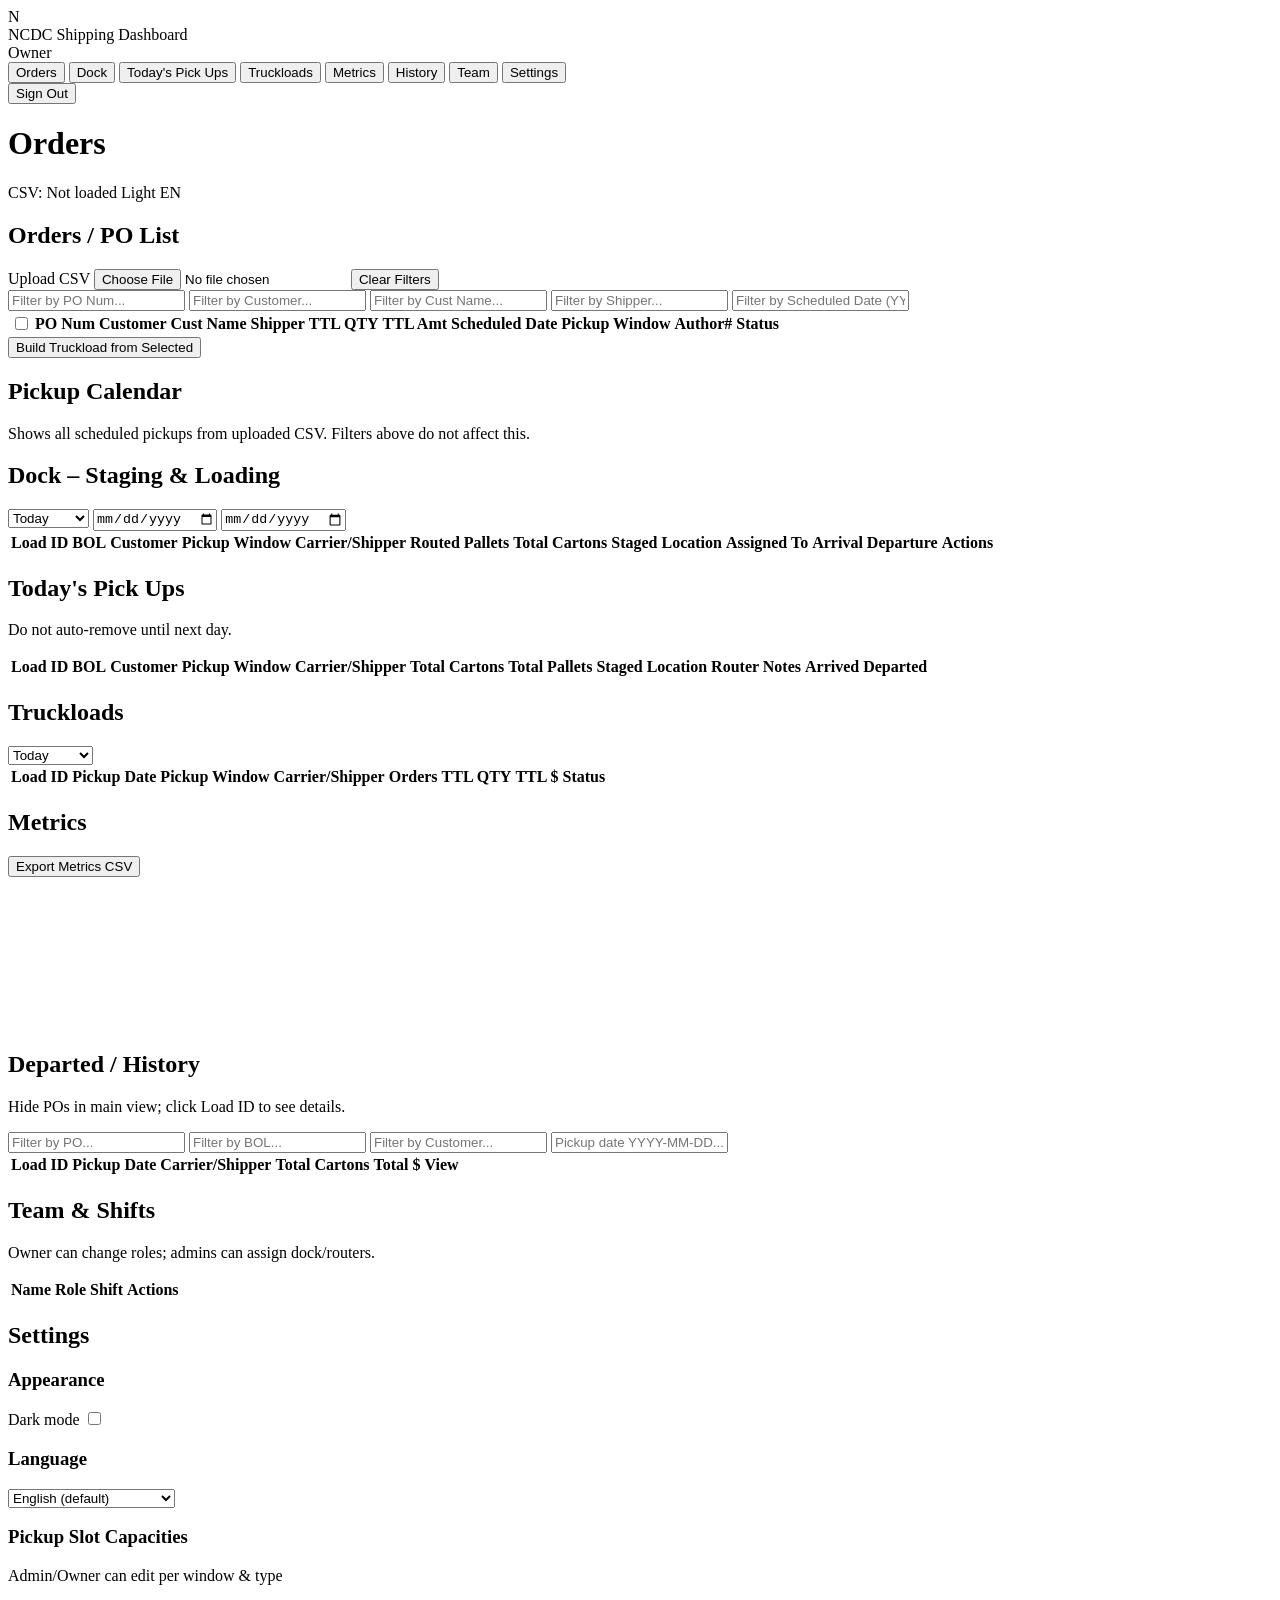
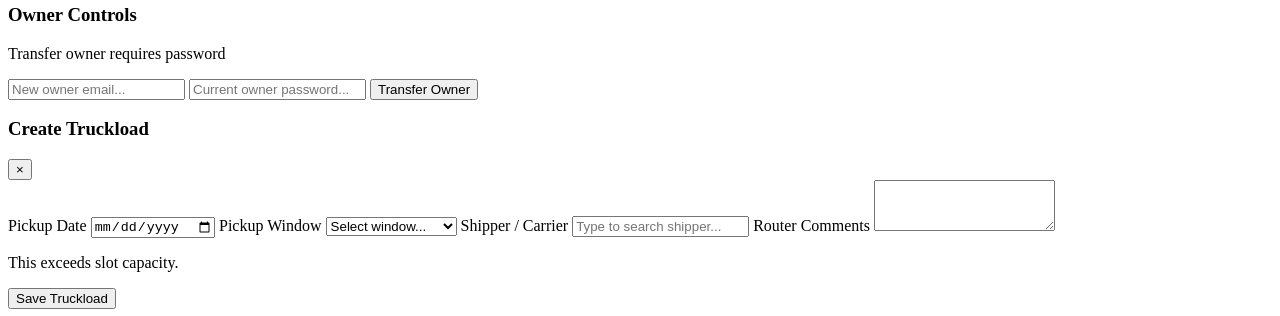
==== dashboard.html @ bad23f54 "Create dashboard.html" ====
<!DOCTYPE html>
<html lang="en" data-theme="light">
<head>
  <meta charset="UTF-8" />
  <title>NCDC Shipping Dashboard</title>
  <meta name="viewport" content="width=device-width, initial-scale=1.0" />
  <link rel="stylesheet" href="style.css" />
</head>
<body class="app-body">
  <div class="app-shell">
    <!-- SIDEBAR -->
    <aside class="sidebar" id="sidebar">
      <div class="sidebar-header">
        <div class="sidebar-logo-circle">N</div>
        <div class="sidebar-title-wrap">
          <div class="sidebar-title">NCDC Shipping Dashboard</div>
          <div class="sidebar-subtitle" id="currentUserRole">Owner</div>
        </div>
      </div>
      <nav class="sidebar-nav">
        <button class="nav-item active" data-tab="ordersTab">Orders</button>
        <button class="nav-item" data-tab="dockTab">Dock</button>
        <button class="nav-item" data-tab="todayTab">Today's Pick Ups</button>
        <button class="nav-item" data-tab="truckloadsTab">Truckloads</button>
        <button class="nav-item" data-tab="metricsTab">Metrics</button>
        <button class="nav-item" data-tab="historyTab">History</button>
        <button class="nav-item" data-tab="teamTab">Team</button>
        <button class="nav-item" data-tab="settingsTab">Settings</button>
      </nav>
      <div class="sidebar-footer">
        <button id="logoutBtn" class="btn-secondary small">Sign Out</button>
      </div>
    </aside>

    <!-- MAIN CONTENT -->
    <main class="main-panel">
      <header class="topbar">
        <h1 id="topbarTitle">Orders</h1>
        <div class="topbar-right">
          <span id="lastCsvStamp" class="topbar-pill">CSV: Not loaded</span>
          <span id="themeIndicator" class="topbar-pill">Light</span>
          <span id="langIndicator" class="topbar-pill">EN</span>
        </div>
      </header>

      <!-- TABS WRAPPER -->
      <section class="tabs-wrapper">
        <!-- ORDERS TAB -->
        <div id="ordersTab" class="tab-panel active">
          <div class="panel-block">
            <div class="panel-header">
              <h2>Orders / PO List</h2>
              <div class="panel-actions">
                <label class="upload-label">
                  Upload CSV
                  <input type="file" id="csvUpload" accept=".csv" />
                </label>
                <button id="clearFiltersBtn" class="btn-secondary small">Clear Filters</button>
              </div>
            </div>

            <!-- Filters -->
            <div class="filter-row">
              <input id="filterPO" class="filter-input" placeholder="Filter by PO Num..." />
              <input id="filterCustomer" class="filter-input" placeholder="Filter by Customer..." />
              <input id="filterCustName" class="filter-input" placeholder="Filter by Cust Name..." />
              <input id="filterShipper" class="filter-input" placeholder="Filter by Shipper..." />
              <input id="filterDate" class="filter-input" placeholder="Filter by Scheduled Date (YYYY-MM-DD)..." />
            </div>

            <!-- ORDERS TABLE (scrollable) -->
            <div class="table-wrap tall">
              <table class="data-table" id="ordersTable">
                <thead>
                  <tr>
                    <th><input type="checkbox" id="selectAllOrders" /></th>
                    <th>PO Num</th>
                    <th>Customer</th>
                    <th>Cust Name</th>
                    <th>Shipper</th>
                    <th>TTL QTY</th>
                    <th>TTL Amt</th>
                    <th>Scheduled Date</th>
                    <th>Pickup Window</th>
                    <th>Author#</th>
                    <th>Status</th>
                  </tr>
                </thead>
                <tbody id="ordersTbody">
                  <!-- rows injected -->
                </tbody>
              </table>
            </div>
            <div class="mt-12">
              <button id="createTruckloadBtn" class="btn-primary small">Build Truckload from Selected</button>
            </div>
          </div>

          <!-- CALENDAR UNDER ORDERS (NOT AFFECTED BY FILTERS) -->
          <div class="panel-block mt-16">
            <div class="panel-header">
              <h2>Pickup Calendar</h2>
              <p class="muted-text">Shows all scheduled pickups from uploaded CSV. Filters above do not affect this.</p>
            </div>
            <div id="calendarContainer" class="calendar-container">
              <!-- calendar injected -->
            </div>
            <div id="calendarSlotSummary" class="slot-summary"></div>
          </div>
        </div>

        <!-- DOCK TAB -->
        <div id="dockTab" class="tab-panel">
          <div class="panel-block">
            <div class="panel-header">
              <h2>Dock – Staging & Loading</h2>
              <div class="panel-actions">
                <select id="dockDateFilter" class="filter-input">
                  <option value="today">Today</option>
                  <option value="tomorrow">Tomorrow</option>
                  <option value="range">Range...</option>
                </select>
                <input type="date" id="dockStart" class="filter-input hidden" />
                <input type="date" id="dockEnd" class="filter-input hidden" />
              </div>
            </div>
            <div class="summary-row" id="dockSummaryRow">
              <!-- real-time totals inserted -->
            </div>
            <div class="table-wrap tall">
              <table class="data-table" id="dockTable">
                <thead>
                  <tr>
                    <th>Load ID</th>
                    <th>BOL</th>
                    <th>Customer</th>
                    <th>Pickup Window</th>
                    <th>Carrier/Shipper</th>
                    <th>Routed Pallets</th>
                    <th>Total Cartons</th>
                    <th>Staged Location</th>
                    <th>Assigned To</th>
                    <th>Arrival</th>
                    <th>Departure</th>
                    <th>Actions</th>
                  </tr>
                </thead>
                <tbody id="dockTbody"></tbody>
              </table>
            </div>
          </div>
        </div>

        <!-- TODAY'S PICKUPS TAB -->
        <div id="todayTab" class="tab-panel">
          <div class="panel-block">
            <div class="panel-header">
              <h2>Today's Pick Ups</h2>
              <p class="muted-text">Do not auto-remove until next day.</p>
            </div>
            <div class="summary-row" id="todaySummaryRow"></div>
            <div class="table-wrap tall">
              <table class="data-table" id="todayTable">
                <thead>
                  <tr>
                    <th>Load ID</th>
                    <th>BOL</th>
                    <th>Customer</th>
                    <th>Pickup Window</th>
                    <th>Carrier/Shipper</th>
                    <th>Total Cartons</th>
                    <th>Total Pallets</th>
                    <th>Staged Location</th>
                    <th>Router Notes</th>
                    <th>Arrived</th>
                    <th>Departed</th>
                  </tr>
                </thead>
                <tbody id="todayTbody"></tbody>
              </table>
            </div>
          </div>
        </div>

        <!-- TRUCKLOADS TAB -->
        <div id="truckloadsTab" class="tab-panel">
          <div class="panel-block">
            <div class="panel-header">
              <h2>Truckloads</h2>
              <div class="panel-actions">
                <select id="truckloadsDateFilter" class="filter-input">
                  <option value="today">Today</option>
                  <option value="thisweek">This Week</option>
                  <option value="all">All</option>
                </select>
              </div>
            </div>
            <div class="summary-row" id="truckloadsSummaryRow"></div>
            <div class="table-wrap tall">
              <table class="data-table" id="truckloadsTable">
                <thead>
                  <tr>
                    <th>Load ID</th>
                    <th>Pickup Date</th>
                    <th>Pickup Window</th>
                    <th>Carrier/Shipper</th>
                    <th>Orders</th>
                    <th>TTL QTY</th>
                    <th>TTL $</th>
                    <th>Status</th>
                  </tr>
                </thead>
                <tbody id="truckloadsTbody"></tbody>
              </table>
            </div>
          </div>
        </div>

        <!-- METRICS TAB -->
        <div id="metricsTab" class="tab-panel">
          <div class="panel-block">
            <div class="panel-header">
              <h2>Metrics</h2>
              <button id="exportMetricsBtn" class="btn-secondary small">Export Metrics CSV</button>
            </div>
            <div class="summary-row" id="metricsSummaryRow"></div>
            <div class="chart-row">
              <canvas id="chartDailyOrders"></canvas>
              <canvas id="chartDockPerformance"></canvas>
            </div>
          </div>
        </div>

        <!-- HISTORY TAB -->
        <div id="historyTab" class="tab-panel">
          <div class="panel-block">
            <div class="panel-header">
              <h2>Departed / History</h2>
              <p class="muted-text">Hide POs in main view; click Load ID to see details.</p>
            </div>
            <div class="filter-row">
              <input id="historyPO" class="filter-input" placeholder="Filter by PO..." />
              <input id="historyBOL" class="filter-input" placeholder="Filter by BOL..." />
              <input id="historyCustomer" class="filter-input" placeholder="Filter by Customer..." />
              <input id="historyDate" class="filter-input" placeholder="Pickup date YYYY-MM-DD..." />
            </div>
            <div class="table-wrap tall">
              <table class="data-table" id="historyTable">
                <thead>
                  <tr>
                    <th>Load ID</th>
                    <th>Pickup Date</th>
                    <th>Carrier/Shipper</th>
                    <th>Total Cartons</th>
                    <th>Total $</th>
                    <th>View</th>
                  </tr>
                </thead>
                <tbody id="historyTbody"></tbody>
              </table>
            </div>
          </div>
        </div>

        <!-- TEAM TAB -->
        <div id="teamTab" class="tab-panel">
          <div class="panel-block">
            <div class="panel-header">
              <h2>Team & Shifts</h2>
              <p class="muted-text">Owner can change roles; admins can assign dock/routers.</p>
            </div>
            <div class="table-wrap">
              <table class="data-table" id="teamTable">
                <thead>
                  <tr>
                    <th>Name</th>
                    <th>Role</th>
                    <th>Shift</th>
                    <th>Actions</th>
                  </tr>
                </thead>
                <tbody id="teamTbody"></tbody>
              </table>
            </div>
          </div>
        </div>

        <!-- SETTINGS TAB -->
        <div id="settingsTab" class="tab-panel">
          <div class="panel-block">
            <div class="panel-header">
              <h2>Settings</h2>
            </div>
            <div class="settings-grid">
              <div class="settings-card">
                <h3>Appearance</h3>
                <label class="switch-row">
                  <span>Dark mode</span>
                  <input type="checkbox" id="darkModeToggle" />
                </label>
              </div>
              <div class="settings-card">
                <h3>Language</h3>
                <select id="languageSelect" class="form-input">
                  <option value="en">English (default)</option>
                  <option value="es-la">Español (Latinoamérica)</option>
                </select>
              </div>
              <div class="settings-card">
                <h3>Pickup Slot Capacities</h3>
                <p class="muted-text">Admin/Owner can edit per window & type</p>
                <div id="slotCapacityList"></div>
              </div>
              <div class="settings-card">
                <h3>Owner Controls</h3>
                <p class="muted-text">Transfer owner requires password</p>
                <input id="ownerTransferEmail" class="form-input" placeholder="New owner email..." />
                <input id="ownerConfirmPassword" class="form-input" placeholder="Current owner password..." type="password" />
                <button id="transferOwnerBtn" class="btn-secondary small">Transfer Owner</button>
                <p id="ownerTransferMsg" class="muted-text"></p>
              </div>
            </div>
          </div>
        </div>
      </section>
    </main>
  </div>

  <!-- Simple modal for truckload build -->
  <div class="modal-backdrop hidden" id="truckloadModal">
    <div class="modal">
      <div class="modal-header">
        <h3>Create Truckload</h3>
        <button id="closeTruckloadModal" class="modal-close">&times;</button>
      </div>
      <div class="modal-body">
        <label class="form-label">Pickup Date</label>
        <input type="date" id="tlPickupDate" class="form-input" />

        <label class="form-label">Pickup Window</label>
        <select id="tlPickupWindow" class="form-input">
          <option value="">Select window...</option>
          <option value="08:00am-10:00am">08:00am-10:00am</option>
          <option value="10:00am-12:00pm">10:00am-12:00pm</option>
          <option value="01:00pm-03:00pm">01:00pm-03:00pm</option>
          <option value="05:00pm-07:00pm">05:00pm-07:00pm</option>
          <option value="08:00pm-10:00pm">08:00pm-10:00pm</option>
          <option value="10:00pm-12:00am">10:00pm-12:00am</option>
        </select>

        <label class="form-label">Shipper / Carrier</label>
        <input id="tlShipper" class="form-input" placeholder="Type to search shipper..." list="shipperList" />
        <datalist id="shipperList"></datalist>

        <label class="form-label">Router Comments</label>
        <textarea id="tlComments" class="form-input" rows="3"></textarea>
        <p id="tlCapacityWarning" class="form-error hidden">This exceeds slot capacity.</p>
      </div>
      <div class="modal-footer">
        <button id="saveTruckloadBtn" class="btn-primary small">Save Truckload</button>
      </div>
    </div>
  </div>

  <script src="script.js"></script>
</body>
</html>
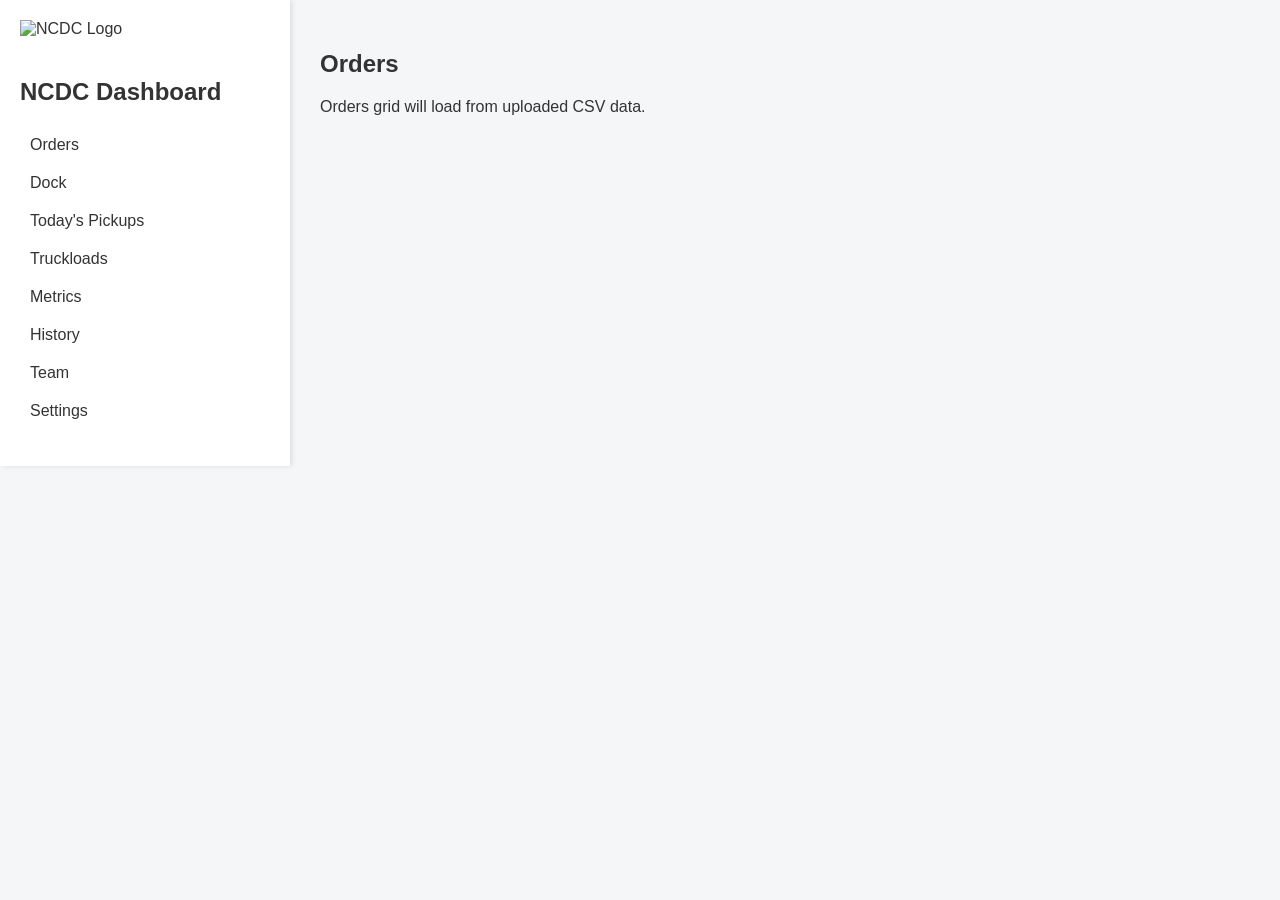
==== commit d35a0064: "Add files via upload" ====
--- a/dashboard.html
+++ b/dashboard.html
@@ -1,365 +1,85 @@
 <!DOCTYPE html>
-<html lang="en" data-theme="light">
+<html lang="en">
 <head>
-  <meta charset="UTF-8" />
+  <meta charset="UTF-8">
+  <meta name="viewport" content="width=device-width, initial-scale=1.0">
   <title>NCDC Shipping Dashboard</title>
-  <meta name="viewport" content="width=device-width, initial-scale=1.0" />
-  <link rel="stylesheet" href="style.css" />
+  <link rel="stylesheet" href="style.css">
+  <script src="https://cdn.jsdelivr.net/npm/chart.js"></script>
 </head>
-<body class="app-body">
-  <div class="app-shell">
-    <!-- SIDEBAR -->
-    <aside class="sidebar" id="sidebar">
-      <div class="sidebar-header">
-        <div class="sidebar-logo-circle">N</div>
-        <div class="sidebar-title-wrap">
-          <div class="sidebar-title">NCDC Shipping Dashboard</div>
-          <div class="sidebar-subtitle" id="currentUserRole">Owner</div>
-        </div>
-      </div>
-      <nav class="sidebar-nav">
-        <button class="nav-item active" data-tab="ordersTab">Orders</button>
-        <button class="nav-item" data-tab="dockTab">Dock</button>
-        <button class="nav-item" data-tab="todayTab">Today's Pick Ups</button>
-        <button class="nav-item" data-tab="truckloadsTab">Truckloads</button>
-        <button class="nav-item" data-tab="metricsTab">Metrics</button>
-        <button class="nav-item" data-tab="historyTab">History</button>
-        <button class="nav-item" data-tab="teamTab">Team</button>
-        <button class="nav-item" data-tab="settingsTab">Settings</button>
-      </nav>
-      <div class="sidebar-footer">
-        <button id="logoutBtn" class="btn-secondary small">Sign Out</button>
-      </div>
-    </aside>
-
-    <!-- MAIN CONTENT -->
-    <main class="main-panel">
-      <header class="topbar">
-        <h1 id="topbarTitle">Orders</h1>
-        <div class="topbar-right">
-          <span id="lastCsvStamp" class="topbar-pill">CSV: Not loaded</span>
-          <span id="themeIndicator" class="topbar-pill">Light</span>
-          <span id="langIndicator" class="topbar-pill">EN</span>
-        </div>
-      </header>
-
-      <!-- TABS WRAPPER -->
-      <section class="tabs-wrapper">
-        <!-- ORDERS TAB -->
-        <div id="ordersTab" class="tab-panel active">
-          <div class="panel-block">
-            <div class="panel-header">
-              <h2>Orders / PO List</h2>
-              <div class="panel-actions">
-                <label class="upload-label">
-                  Upload CSV
-                  <input type="file" id="csvUpload" accept=".csv" />
-                </label>
-                <button id="clearFiltersBtn" class="btn-secondary small">Clear Filters</button>
-              </div>
-            </div>
-
-            <!-- Filters -->
-            <div class="filter-row">
-              <input id="filterPO" class="filter-input" placeholder="Filter by PO Num..." />
-              <input id="filterCustomer" class="filter-input" placeholder="Filter by Customer..." />
-              <input id="filterCustName" class="filter-input" placeholder="Filter by Cust Name..." />
-              <input id="filterShipper" class="filter-input" placeholder="Filter by Shipper..." />
-              <input id="filterDate" class="filter-input" placeholder="Filter by Scheduled Date (YYYY-MM-DD)..." />
-            </div>
-
-            <!-- ORDERS TABLE (scrollable) -->
-            <div class="table-wrap tall">
-              <table class="data-table" id="ordersTable">
-                <thead>
-                  <tr>
-                    <th><input type="checkbox" id="selectAllOrders" /></th>
-                    <th>PO Num</th>
-                    <th>Customer</th>
-                    <th>Cust Name</th>
-                    <th>Shipper</th>
-                    <th>TTL QTY</th>
-                    <th>TTL Amt</th>
-                    <th>Scheduled Date</th>
-                    <th>Pickup Window</th>
-                    <th>Author#</th>
-                    <th>Status</th>
-                  </tr>
-                </thead>
-                <tbody id="ordersTbody">
-                  <!-- rows injected -->
-                </tbody>
-              </table>
-            </div>
-            <div class="mt-12">
-              <button id="createTruckloadBtn" class="btn-primary small">Build Truckload from Selected</button>
-            </div>
-          </div>
-
-          <!-- CALENDAR UNDER ORDERS (NOT AFFECTED BY FILTERS) -->
-          <div class="panel-block mt-16">
-            <div class="panel-header">
-              <h2>Pickup Calendar</h2>
-              <p class="muted-text">Shows all scheduled pickups from uploaded CSV. Filters above do not affect this.</p>
-            </div>
-            <div id="calendarContainer" class="calendar-container">
-              <!-- calendar injected -->
-            </div>
-            <div id="calendarSlotSummary" class="slot-summary"></div>
-          </div>
-        </div>
-
-        <!-- DOCK TAB -->
-        <div id="dockTab" class="tab-panel">
-          <div class="panel-block">
-            <div class="panel-header">
-              <h2>Dock – Staging & Loading</h2>
-              <div class="panel-actions">
-                <select id="dockDateFilter" class="filter-input">
-                  <option value="today">Today</option>
-                  <option value="tomorrow">Tomorrow</option>
-                  <option value="range">Range...</option>
-                </select>
-                <input type="date" id="dockStart" class="filter-input hidden" />
-                <input type="date" id="dockEnd" class="filter-input hidden" />
-              </div>
-            </div>
-            <div class="summary-row" id="dockSummaryRow">
-              <!-- real-time totals inserted -->
-            </div>
-            <div class="table-wrap tall">
-              <table class="data-table" id="dockTable">
-                <thead>
-                  <tr>
-                    <th>Load ID</th>
-                    <th>BOL</th>
-                    <th>Customer</th>
-                    <th>Pickup Window</th>
-                    <th>Carrier/Shipper</th>
-                    <th>Routed Pallets</th>
-                    <th>Total Cartons</th>
-                    <th>Staged Location</th>
-                    <th>Assigned To</th>
-                    <th>Arrival</th>
-                    <th>Departure</th>
-                    <th>Actions</th>
-                  </tr>
-                </thead>
-                <tbody id="dockTbody"></tbody>
-              </table>
-            </div>
-          </div>
-        </div>
-
-        <!-- TODAY'S PICKUPS TAB -->
-        <div id="todayTab" class="tab-panel">
-          <div class="panel-block">
-            <div class="panel-header">
-              <h2>Today's Pick Ups</h2>
-              <p class="muted-text">Do not auto-remove until next day.</p>
-            </div>
-            <div class="summary-row" id="todaySummaryRow"></div>
-            <div class="table-wrap tall">
-              <table class="data-table" id="todayTable">
-                <thead>
-                  <tr>
-                    <th>Load ID</th>
-                    <th>BOL</th>
-                    <th>Customer</th>
-                    <th>Pickup Window</th>
-                    <th>Carrier/Shipper</th>
-                    <th>Total Cartons</th>
-                    <th>Total Pallets</th>
-                    <th>Staged Location</th>
-                    <th>Router Notes</th>
-                    <th>Arrived</th>
-                    <th>Departed</th>
-                  </tr>
-                </thead>
-                <tbody id="todayTbody"></tbody>
-              </table>
-            </div>
-          </div>
-        </div>
-
-        <!-- TRUCKLOADS TAB -->
-        <div id="truckloadsTab" class="tab-panel">
-          <div class="panel-block">
-            <div class="panel-header">
-              <h2>Truckloads</h2>
-              <div class="panel-actions">
-                <select id="truckloadsDateFilter" class="filter-input">
-                  <option value="today">Today</option>
-                  <option value="thisweek">This Week</option>
-                  <option value="all">All</option>
-                </select>
-              </div>
-            </div>
-            <div class="summary-row" id="truckloadsSummaryRow"></div>
-            <div class="table-wrap tall">
-              <table class="data-table" id="truckloadsTable">
-                <thead>
-                  <tr>
-                    <th>Load ID</th>
-                    <th>Pickup Date</th>
-                    <th>Pickup Window</th>
-                    <th>Carrier/Shipper</th>
-                    <th>Orders</th>
-                    <th>TTL QTY</th>
-                    <th>TTL $</th>
-                    <th>Status</th>
-                  </tr>
-                </thead>
-                <tbody id="truckloadsTbody"></tbody>
-              </table>
-            </div>
-          </div>
-        </div>
-
-        <!-- METRICS TAB -->
-        <div id="metricsTab" class="tab-panel">
-          <div class="panel-block">
-            <div class="panel-header">
-              <h2>Metrics</h2>
-              <button id="exportMetricsBtn" class="btn-secondary small">Export Metrics CSV</button>
-            </div>
-            <div class="summary-row" id="metricsSummaryRow"></div>
-            <div class="chart-row">
-              <canvas id="chartDailyOrders"></canvas>
-              <canvas id="chartDockPerformance"></canvas>
-            </div>
-          </div>
-        </div>
-
-        <!-- HISTORY TAB -->
-        <div id="historyTab" class="tab-panel">
-          <div class="panel-block">
-            <div class="panel-header">
-              <h2>Departed / History</h2>
-              <p class="muted-text">Hide POs in main view; click Load ID to see details.</p>
-            </div>
-            <div class="filter-row">
-              <input id="historyPO" class="filter-input" placeholder="Filter by PO..." />
-              <input id="historyBOL" class="filter-input" placeholder="Filter by BOL..." />
-              <input id="historyCustomer" class="filter-input" placeholder="Filter by Customer..." />
-              <input id="historyDate" class="filter-input" placeholder="Pickup date YYYY-MM-DD..." />
-            </div>
-            <div class="table-wrap tall">
-              <table class="data-table" id="historyTable">
-                <thead>
-                  <tr>
-                    <th>Load ID</th>
-                    <th>Pickup Date</th>
-                    <th>Carrier/Shipper</th>
-                    <th>Total Cartons</th>
-                    <th>Total $</th>
-                    <th>View</th>
-                  </tr>
-                </thead>
-                <tbody id="historyTbody"></tbody>
-              </table>
-            </div>
-          </div>
-        </div>
-
-        <!-- TEAM TAB -->
-        <div id="teamTab" class="tab-panel">
-          <div class="panel-block">
-            <div class="panel-header">
-              <h2>Team & Shifts</h2>
-              <p class="muted-text">Owner can change roles; admins can assign dock/routers.</p>
-            </div>
-            <div class="table-wrap">
-              <table class="data-table" id="teamTable">
-                <thead>
-                  <tr>
-                    <th>Name</th>
-                    <th>Role</th>
-                    <th>Shift</th>
-                    <th>Actions</th>
-                  </tr>
-                </thead>
-                <tbody id="teamTbody"></tbody>
-              </table>
-            </div>
-          </div>
-        </div>
-
-        <!-- SETTINGS TAB -->
-        <div id="settingsTab" class="tab-panel">
-          <div class="panel-block">
-            <div class="panel-header">
-              <h2>Settings</h2>
-            </div>
-            <div class="settings-grid">
-              <div class="settings-card">
-                <h3>Appearance</h3>
-                <label class="switch-row">
-                  <span>Dark mode</span>
-                  <input type="checkbox" id="darkModeToggle" />
-                </label>
-              </div>
-              <div class="settings-card">
-                <h3>Language</h3>
-                <select id="languageSelect" class="form-input">
-                  <option value="en">English (default)</option>
-                  <option value="es-la">Español (Latinoamérica)</option>
-                </select>
-              </div>
-              <div class="settings-card">
-                <h3>Pickup Slot Capacities</h3>
-                <p class="muted-text">Admin/Owner can edit per window & type</p>
-                <div id="slotCapacityList"></div>
-              </div>
-              <div class="settings-card">
-                <h3>Owner Controls</h3>
-                <p class="muted-text">Transfer owner requires password</p>
-                <input id="ownerTransferEmail" class="form-input" placeholder="New owner email..." />
-                <input id="ownerConfirmPassword" class="form-input" placeholder="Current owner password..." type="password" />
-                <button id="transferOwnerBtn" class="btn-secondary small">Transfer Owner</button>
-                <p id="ownerTransferMsg" class="muted-text"></p>
-              </div>
-            </div>
-          </div>
-        </div>
-      </section>
-    </main>
+<body class="light-mode">
+  <div class="sidebar">
+    <img src="assets/logo-ncdc.png" alt="NCDC Logo" class="logo-small">
+    <h2>NCDC Dashboard</h2>
+    <ul>
+      <li data-tab="orders">Orders</li>
+      <li data-tab="dock">Dock</li>
+      <li data-tab="pickups">Today's Pickups</li>
+      <li data-tab="truckloads">Truckloads</li>
+      <li data-tab="metrics">Metrics</li>
+      <li data-tab="history">History</li>
+      <li data-tab="team">Team</li>
+      <li data-tab="settings">Settings</li>
+    </ul>
   </div>
 
-  <!-- Simple modal for truckload build -->
-  <div class="modal-backdrop hidden" id="truckloadModal">
-    <div class="modal">
-      <div class="modal-header">
-        <h3>Create Truckload</h3>
-        <button id="closeTruckloadModal" class="modal-close">&times;</button>
+  <div class="main-content">
+    <section id="orders" class="tab active">
+      <h1>Orders</h1>
+      <p>Orders grid will load from uploaded CSV data.</p>
+    </section>
+
+    <section id="dock" class="tab">
+      <h1>Dock Management</h1>
+      <p>Dock assignments and staging view.</p>
+    </section>
+
+    <section id="pickups" class="tab">
+      <h1>Today's Pickups</h1>
+      <p>Monitor trucks arriving and departing.</p>
+    </section>
+
+    <section id="truckloads" class="tab">
+      <h1>Truckloads</h1>
+      <p>Truckload management and scheduling.</p>
+    </section>
+
+    <section id="metrics" class="tab">
+      <h1>Metrics Dashboard</h1>
+      <div class="metrics-cards">
+        <div class="card"><h3>Total Trucks</h3><p id="totalTrucks">32</p></div>
+        <div class="card"><h3>Total Cartons</h3><p id="totalCartons">12,450</p></div>
+        <div class="card"><h3>Total Pallets</h3><p id="totalPallets">540</p></div>
+        <div class="card"><h3>Total $</h3><p id="totalAmount">$1,245,000</p></div>
       </div>
-      <div class="modal-body">
-        <label class="form-label">Pickup Date</label>
-        <input type="date" id="tlPickupDate" class="form-input" />
+      <canvas id="metricsChart"></canvas>
+      <button id="exportMetrics">Export Metrics CSV</button>
+    </section>
 
-        <label class="form-label">Pickup Window</label>
-        <select id="tlPickupWindow" class="form-input">
-          <option value="">Select window...</option>
-          <option value="08:00am-10:00am">08:00am-10:00am</option>
-          <option value="10:00am-12:00pm">10:00am-12:00pm</option>
-          <option value="01:00pm-03:00pm">01:00pm-03:00pm</option>
-          <option value="05:00pm-07:00pm">05:00pm-07:00pm</option>
-          <option value="08:00pm-10:00pm">08:00pm-10:00pm</option>
-          <option value="10:00pm-12:00am">10:00pm-12:00am</option>
+    <section id="history" class="tab">
+      <h1>Truckload History</h1>
+      <p>Historical records of completed truckloads.</p>
+    </section>
+
+    <section id="team" class="tab">
+      <h1>Team Management</h1>
+      <p>Manage users and permissions.</p>
+    </section>
+
+    <section id="settings" class="tab">
+      <h1>Settings</h1>
+      <label>
+        Dark Mode:
+        <input type="checkbox" id="darkModeToggle">
+      </label>
+      <label>
+        Language:
+        <select id="languageSelect">
+          <option value="en">English</option>
+          <option value="es">Español (LatAm)</option>
         </select>
-
-        <label class="form-label">Shipper / Carrier</label>
-        <input id="tlShipper" class="form-input" placeholder="Type to search shipper..." list="shipperList" />
-        <datalist id="shipperList"></datalist>
-
-        <label class="form-label">Router Comments</label>
-        <textarea id="tlComments" class="form-input" rows="3"></textarea>
-        <p id="tlCapacityWarning" class="form-error hidden">This exceeds slot capacity.</p>
-      </div>
-      <div class="modal-footer">
-        <button id="saveTruckloadBtn" class="btn-primary small">Save Truckload</button>
-      </div>
-    </div>
+      </label>
+    </section>
   </div>
 
   <script src="script.js"></script>
--- a/style.css
+++ b/style.css
@@ -0,0 +1,67 @@
+body {
+  font-family: 'Segoe UI', Tahoma, Geneva, Verdana, sans-serif;
+  margin: 0;
+  display: flex;
+  transition: background 0.3s, color 0.3s;
+}
+
+.light-mode {
+  background-color: #f4f6f8;
+  color: #333;
+}
+
+.dark-mode {
+  background-color: #1e1e1e;
+  color: #f5f5f5;
+}
+
+.sidebar {
+  width: 250px;
+  background: #ffffff;
+  box-shadow: 2px 0 5px rgba(0,0,0,0.1);
+  padding: 20px;
+}
+
+.sidebar ul {
+  list-style: none;
+  padding: 0;
+}
+
+.sidebar ul li {
+  padding: 10px;
+  cursor: pointer;
+  border-radius: 5px;
+  transition: background 0.2s;
+}
+
+.sidebar ul li:hover {
+  background: #eaeaea;
+}
+
+.sidebar .logo-small {
+  width: 100%;
+  margin-bottom: 20px;
+}
+
+.main-content {
+  flex-grow: 1;
+  padding: 30px;
+}
+
+.tab { display: none; }
+.tab.active { display: block; }
+
+.metrics-cards {
+  display: flex;
+  gap: 15px;
+  flex-wrap: wrap;
+}
+
+.card {
+  background: #ffffff;
+  border-radius: 8px;
+  padding: 20px;
+  box-shadow: 0 2px 5px rgba(0,0,0,0.1);
+  width: 200px;
+  text-align: center;
+}
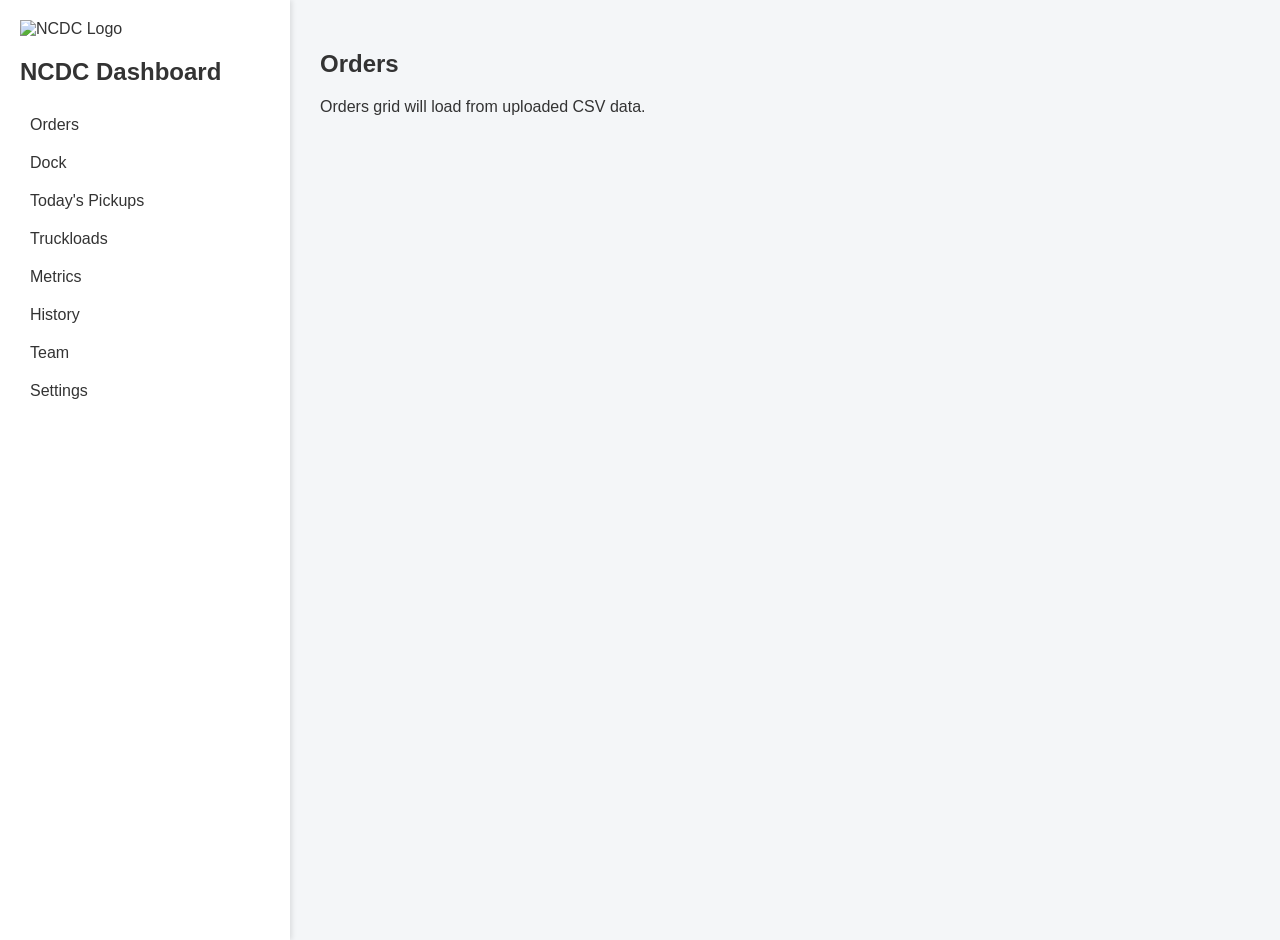
==== commit acb8e164: "Add files via upload" ====
--- a/dashboard.html
+++ b/dashboard.html
@@ -28,24 +28,11 @@
       <h1>Orders</h1>
       <p>Orders grid will load from uploaded CSV data.</p>
     </section>
-
-    <section id="dock" class="tab">
-      <h1>Dock Management</h1>
-      <p>Dock assignments and staging view.</p>
-    </section>
-
-    <section id="pickups" class="tab">
-      <h1>Today's Pickups</h1>
-      <p>Monitor trucks arriving and departing.</p>
-    </section>
-
-    <section id="truckloads" class="tab">
-      <h1>Truckloads</h1>
-      <p>Truckload management and scheduling.</p>
-    </section>
-
+    <section id="dock" class="tab"><h1>Dock</h1><p>Dock scheduling view.</p></section>
+    <section id="pickups" class="tab"><h1>Today's Pickups</h1><p>Arrivals, departures, and staging overview.</p></section>
+    <section id="truckloads" class="tab"><h1>Truckloads</h1><p>Manage load details and export summaries.</p></section>
     <section id="metrics" class="tab">
-      <h1>Metrics Dashboard</h1>
+      <h1>Metrics</h1>
       <div class="metrics-cards">
         <div class="card"><h3>Total Trucks</h3><p id="totalTrucks">32</p></div>
         <div class="card"><h3>Total Cartons</h3><p id="totalCartons">12,450</p></div>
@@ -55,33 +42,19 @@
       <canvas id="metricsChart"></canvas>
       <button id="exportMetrics">Export Metrics CSV</button>
     </section>
-
-    <section id="history" class="tab">
-      <h1>Truckload History</h1>
-      <p>Historical records of completed truckloads.</p>
-    </section>
-
-    <section id="team" class="tab">
-      <h1>Team Management</h1>
-      <p>Manage users and permissions.</p>
-    </section>
-
+    <section id="history" class="tab"><h1>History</h1><p>Historical load data.</p></section>
+    <section id="team" class="tab"><h1>Team</h1><p>Admin/Owner team management.</p></section>
     <section id="settings" class="tab">
       <h1>Settings</h1>
-      <label>
-        Dark Mode:
-        <input type="checkbox" id="darkModeToggle">
-      </label>
-      <label>
-        Language:
+      <label><input type="checkbox" id="darkModeToggle"> Dark Mode</label>
+      <label>Language: 
         <select id="languageSelect">
           <option value="en">English</option>
-          <option value="es">Español (LatAm)</option>
+          <option value="es">Español</option>
         </select>
       </label>
     </section>
   </div>
-
   <script src="script.js"></script>
 </body>
 </html>
--- a/style.css
+++ b/style.css
@@ -1,67 +1,24 @@
 body {
   font-family: 'Segoe UI', Tahoma, Geneva, Verdana, sans-serif;
-  margin: 0;
-  display: flex;
+  margin: 0; display: flex;
   transition: background 0.3s, color 0.3s;
 }
-
-.light-mode {
-  background-color: #f4f6f8;
-  color: #333;
+.light-mode { background-color: #f4f6f8; color: #333; }
+.dark-mode { background-color: #1e1e1e; color: #f5f5f5; }
+.sidebar {
+  width: 250px; background: #ffffff;
+  box-shadow: 2px 0 5px rgba(0,0,0,0.1);
+  padding: 20px; height: 100vh;
 }
-
-.dark-mode {
-  background-color: #1e1e1e;
-  color: #f5f5f5;
-}
-
-.sidebar {
-  width: 250px;
-  background: #ffffff;
-  box-shadow: 2px 0 5px rgba(0,0,0,0.1);
-  padding: 20px;
-}
-
-.sidebar ul {
-  list-style: none;
-  padding: 0;
-}
-
-.sidebar ul li {
-  padding: 10px;
-  cursor: pointer;
-  border-radius: 5px;
-  transition: background 0.2s;
-}
-
-.sidebar ul li:hover {
-  background: #eaeaea;
-}
-
-.sidebar .logo-small {
-  width: 100%;
-  margin-bottom: 20px;
-}
-
-.main-content {
-  flex-grow: 1;
-  padding: 30px;
-}
-
+.sidebar ul { list-style: none; padding: 0; }
+.sidebar ul li { padding: 10px; cursor: pointer; border-radius: 5px; transition: background 0.2s; }
+.sidebar ul li:hover { background: #eaeaea; }
+.main-content { flex-grow: 1; padding: 30px; }
 .tab { display: none; }
 .tab.active { display: block; }
-
-.metrics-cards {
-  display: flex;
-  gap: 15px;
-  flex-wrap: wrap;
-}
-
+.metrics-cards { display: flex; gap: 15px; flex-wrap: wrap; }
 .card {
-  background: #ffffff;
-  border-radius: 8px;
-  padding: 20px;
+  background: #ffffff; border-radius: 8px; padding: 20px;
   box-shadow: 0 2px 5px rgba(0,0,0,0.1);
-  width: 200px;
-  text-align: center;
-}
+  width: 200px; text-align: center;
+}
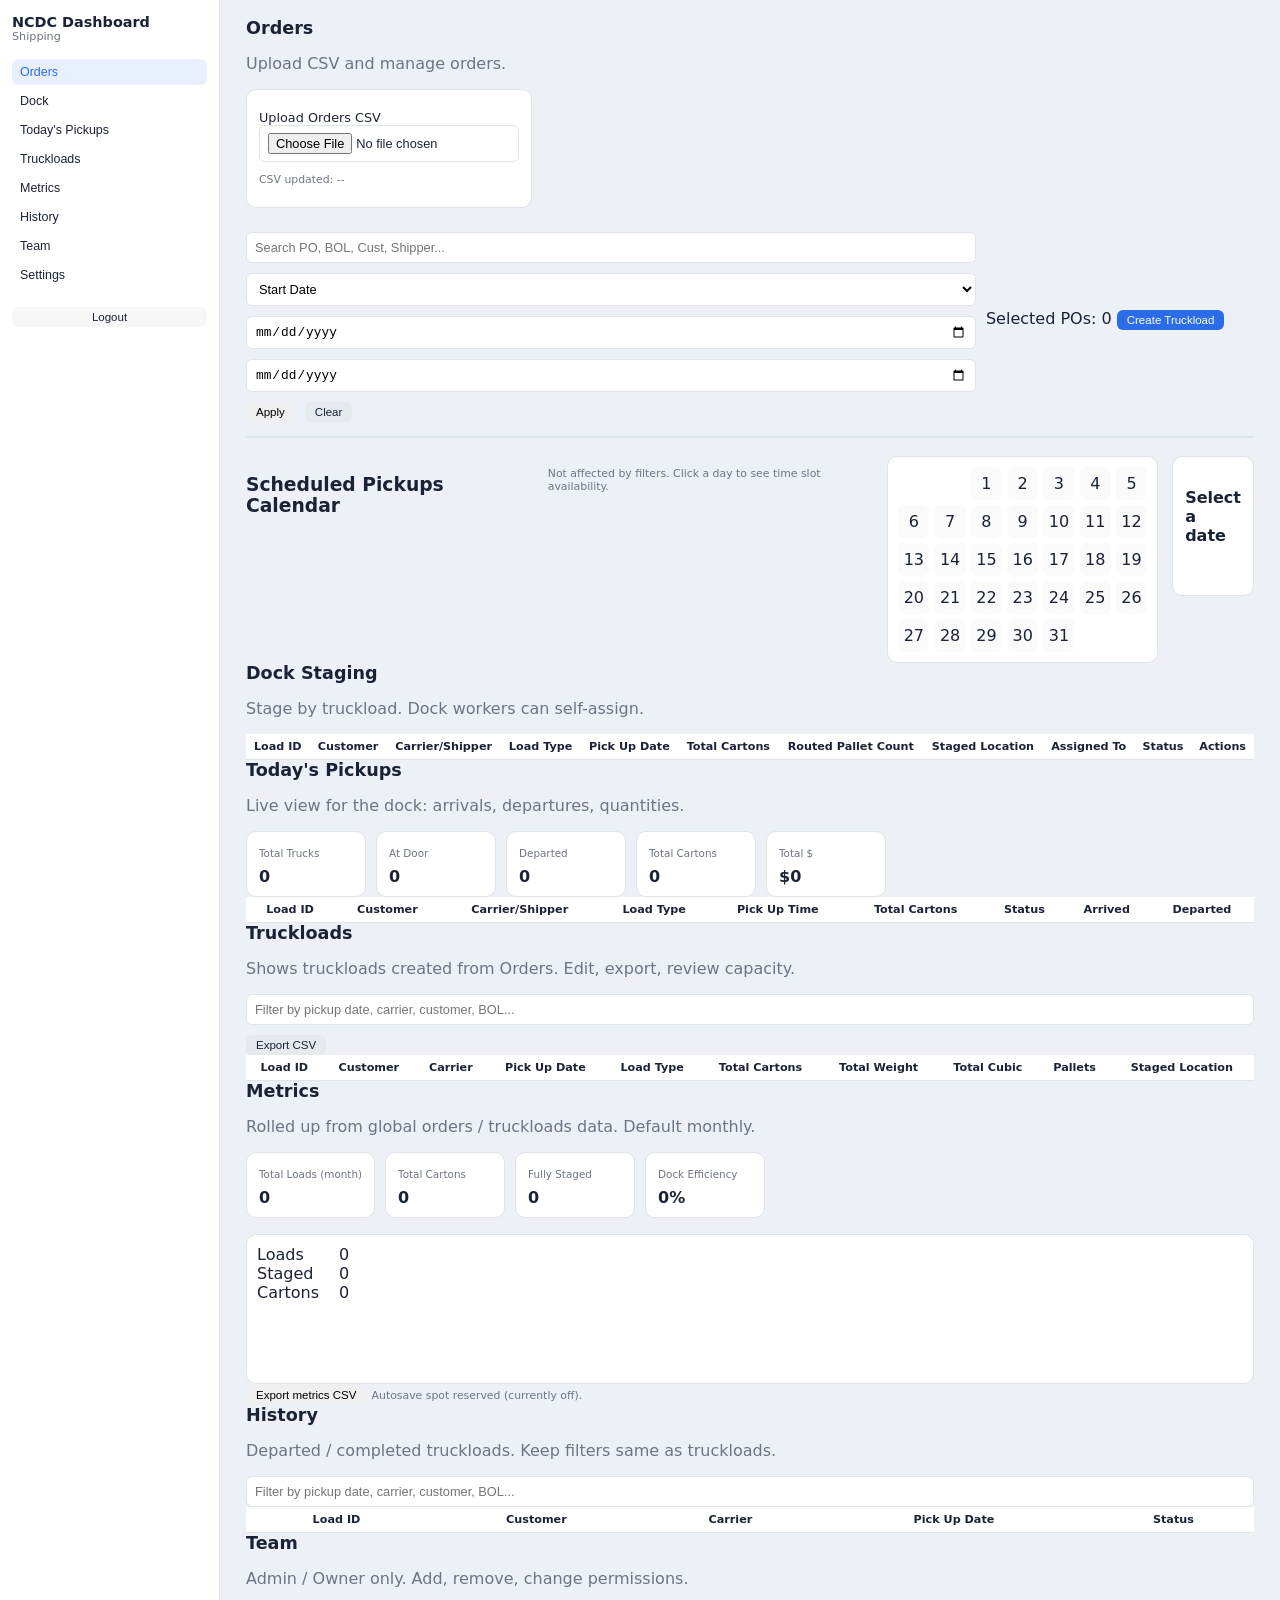
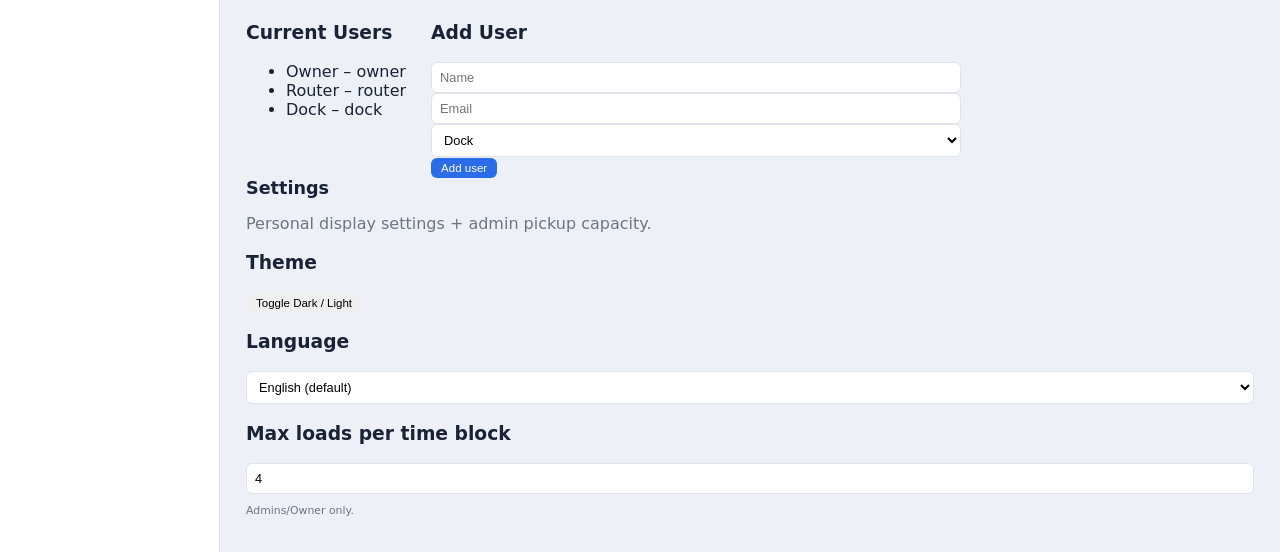
==== commit be30eb04: "Update dashboard.html" ====
--- a/dashboard.html
+++ b/dashboard.html
@@ -1,60 +1,327 @@
 <!DOCTYPE html>
 <html lang="en">
 <head>
-  <meta charset="UTF-8">
-  <meta name="viewport" content="width=device-width, initial-scale=1.0">
+  <meta charset="UTF-8" />
   <title>NCDC Shipping Dashboard</title>
-  <link rel="stylesheet" href="style.css">
-  <script src="https://cdn.jsdelivr.net/npm/chart.js"></script>
+  <meta name="viewport" content="width=device-width, initial-scale=1" />
+  <link rel="stylesheet" href="./style.css" />
 </head>
-<body class="light-mode">
-  <div class="sidebar">
-    <img src="assets/logo-ncdc.png" alt="NCDC Logo" class="logo-small">
-    <h2>NCDC Dashboard</h2>
-    <ul>
-      <li data-tab="orders">Orders</li>
-      <li data-tab="dock">Dock</li>
-      <li data-tab="pickups">Today's Pickups</li>
-      <li data-tab="truckloads">Truckloads</li>
-      <li data-tab="metrics">Metrics</li>
-      <li data-tab="history">History</li>
-      <li data-tab="team">Team</li>
-      <li data-tab="settings">Settings</li>
-    </ul>
+<body id="dashboard-page" class="light">
+  <div class="app-shell">
+    <aside class="sidebar">
+      <div class="sidebar-header">
+        <img src="./assets/ncdc-logo.png" alt="NCDC Logo" class="logo" onerror="this.style.display='none'">
+        <div>
+          <div class="sidebar-title">NCDC Dashboard</div>
+          <div class="sidebar-sub">Shipping</div>
+        </div>
+      </div>
+      <nav id="nav-tabs">
+        <button data-tab="orders" class="nav-link active">Orders</button>
+        <button data-tab="dock" class="nav-link">Dock</button>
+        <button data-tab="today" class="nav-link">Today's Pickups</button>
+        <button data-tab="truckloads" class="nav-link">Truckloads</button>
+        <button data-tab="metrics" class="nav-link">Metrics</button>
+        <button data-tab="history" class="nav-link">History</button>
+        <button data-tab="team" class="nav-link">Team</button>
+        <button data-tab="settings" class="nav-link">Settings</button>
+      </nav>
+      <button id="logout-btn" class="btn secondary small mt-auto">Logout</button>
+    </aside>
+
+    <main class="main" id="main-content">
+      <!-- ORDERS TAB -->
+      <section id="tab-orders" class="tab-panel active">
+        <div class="page-header">
+          <h2>Orders</h2>
+          <p class="muted">Upload CSV and manage orders.</p>
+        </div>
+
+        <div class="toolbar">
+          <div class="upload-box">
+            <label for="orders-csv" class="lbl">Upload Orders CSV</label>
+            <input type="file" id="orders-csv" accept=".csv" />
+            <p class="muted tiny" id="csv-updated">CSV updated: --</p>
+          </div>
+
+          <div class="filters-row">
+            <input type="text" id="filter-text" class="input" placeholder="Search PO, BOL, Cust, Shipper..." />
+            <select id="date-column-select" class="input">
+              <option value="Start Date">Start Date</option>
+              <option value="Cancel Date">Cancel Date</option>
+              <option value="Route Date">Route Date</option>
+              <option value="Ready Date">Ready Date</option>
+              <option value="Scheduled Date">Scheduled Date</option>
+            </select>
+            <input type="date" id="date-from" class="input" />
+            <input type="date" id="date-to" class="input" />
+            <button id="apply-filters" class="btn small">Apply</button>
+            <button id="clear-filters" class="btn secondary small">Clear</button>
+          </div>
+
+          <div class="selection-panel">
+            <span id="selected-count">Selected POs: 0</span>
+            <button id="open-truck-modal" class="btn small primary">Create Truckload</button>
+          </div>
+        </div>
+
+        <div class="table-wrapper limited-height" id="orders-table-wrapper">
+          <table class="data-table" id="orders-table">
+            <thead>
+              <tr id="orders-head-row">
+                <!-- headers injected -->
+              </tr>
+            </thead>
+            <tbody id="orders-tbody">
+              <!-- rows injected -->
+            </tbody>
+          </table>
+        </div>
+
+        <div class="calendar-block">
+          <h3>Scheduled Pickups Calendar</h3>
+          <p class="muted tiny">Not affected by filters. Click a day to see time slot availability.</p>
+          <div id="pickup-calendar" class="calendar-grid">
+            <!-- calendar injected -->
+          </div>
+          <div id="calendar-day-detail" class="calendar-detail">
+            <h4 id="calendar-day-title">Select a date</h4>
+            <ul id="calendar-day-list"></ul>
+          </div>
+        </div>
+      </section>
+
+      <!-- DOCK TAB -->
+      <section id="tab-dock" class="tab-panel">
+        <div class="page-header">
+          <h2>Dock Staging</h2>
+          <p class="muted">Stage by truckload. Dock workers can self-assign.</p>
+        </div>
+        <div class="table-wrapper" id="dock-table-wrapper">
+          <table class="data-table" id="dock-table">
+            <thead>
+              <tr>
+                <th>Load ID</th>
+                <th>Customer</th>
+                <th>Carrier/Shipper</th>
+                <th>Load Type</th>
+                <th>Pick Up Date</th>
+                <th>Total Cartons</th>
+                <th>Routed Pallet Count</th>
+                <th>Staged Location</th>
+                <th>Assigned To</th>
+                <th>Status</th>
+                <th>Actions</th>
+              </tr>
+            </thead>
+            <tbody id="dock-tbody"></tbody>
+          </table>
+        </div>
+      </section>
+
+      <!-- TODAY'S PICKUPS TAB -->
+      <section id="tab-today" class="tab-panel">
+        <div class="page-header">
+          <h2>Today's Pickups</h2>
+          <p class="muted">Live view for the dock: arrivals, departures, quantities.</p>
+        </div>
+        <div class="metrics-row" id="today-metrics-row">
+          <div class="metric-card"><span>Total Trucks</span><strong id="today-total-trucks">0</strong></div>
+          <div class="metric-card"><span>At Door</span><strong id="today-at-door">0</strong></div>
+          <div class="metric-card"><span>Departed</span><strong id="today-departed">0</strong></div>
+          <div class="metric-card"><span>Total Cartons</span><strong id="today-cartons">0</strong></div>
+          <div class="metric-card"><span>Total $</span><strong id="today-dollars">$0</strong></div>
+        </div>
+        <div class="table-wrapper">
+          <table class="data-table" id="today-table">
+            <thead>
+              <tr>
+                <th>Load ID</th>
+                <th>Customer</th>
+                <th>Carrier/Shipper</th>
+                <th>Load Type</th>
+                <th>Pick Up Time</th>
+                <th>Total Cartons</th>
+                <th>Status</th>
+                <th>Arrived</th>
+                <th>Departed</th>
+              </tr>
+            </thead>
+            <tbody id="today-tbody"></tbody>
+          </table>
+        </div>
+      </section>
+
+      <!-- TRUCKLOADS TAB -->
+      <section id="tab-truckloads" class="tab-panel">
+        <div class="page-header">
+          <h2>Truckloads</h2>
+          <p class="muted">Shows truckloads created from Orders. Edit, export, review capacity.</p>
+        </div>
+        <div class="filters-row">
+          <input type="text" id="truckloads-search" class="input" placeholder="Filter by pickup date, carrier, customer, BOL..." />
+          <button id="truckloads-export" class="btn secondary small">Export CSV</button>
+        </div>
+        <div class="table-wrapper">
+          <table class="data-table" id="truckloads-table">
+            <thead>
+              <tr>
+                <th>Load ID</th>
+                <th>Customer</th>
+                <th>Carrier</th>
+                <th>Pick Up Date</th>
+                <th>Load Type</th>
+                <th>Total Cartons</th>
+                <th>Total Weight</th>
+                <th>Total Cubic</th>
+                <th>Pallets</th>
+                <th>Staged Location</th>
+              </tr>
+            </thead>
+            <tbody id="truckloads-tbody"></tbody>
+          </table>
+        </div>
+      </section>
+
+      <!-- METRICS TAB -->
+      <section id="tab-metrics" class="tab-panel">
+        <div class="page-header">
+          <h2>Metrics</h2>
+          <p class="muted">Rolled up from global orders / truckloads data. Default monthly.</p>
+        </div>
+        <div class="metrics-row" id="metrics-cards">
+          <div class="metric-card"><span>Total Loads (month)</span><strong id="m-total-loads">0</strong></div>
+          <div class="metric-card"><span>Total Cartons</span><strong id="m-total-cartons">0</strong></div>
+          <div class="metric-card"><span>Fully Staged</span><strong id="m-fully-staged">0</strong></div>
+          <div class="metric-card"><span>Dock Efficiency</span><strong id="m-dock-eff">0%</strong></div>
+        </div>
+        <div class="chart-placeholder" id="metrics-chart">
+          <!-- simple bars injected -->
+        </div>
+        <div class="mt-16">
+          <button id="metrics-export" class="btn small">Export metrics CSV</button>
+          <span class="muted tiny">Autosave spot reserved (currently off).</span>
+        </div>
+      </section>
+
+      <!-- HISTORY TAB -->
+      <section id="tab-history" class="tab-panel">
+        <div class="page-header">
+          <h2>History</h2>
+          <p class="muted">Departed / completed truckloads. Keep filters same as truckloads.</p>
+        </div>
+        <div class="filters-row">
+          <input type="text" id="history-search" class="input" placeholder="Filter by pickup date, carrier, customer, BOL..." />
+        </div>
+        <div class="table-wrapper">
+          <table class="data-table" id="history-table">
+            <thead>
+              <tr>
+                <th>Load ID</th>
+                <th>Customer</th>
+                <th>Carrier</th>
+                <th>Pick Up Date</th>
+                <th>Status</th>
+              </tr>
+            </thead>
+            <tbody id="history-tbody"></tbody>
+          </table>
+        </div>
+      </section>
+
+      <!-- TEAM TAB -->
+      <section id="tab-team" class="tab-panel">
+        <div class="page-header">
+          <h2>Team</h2>
+          <p class="muted">Admin / Owner only. Add, remove, change permissions.</p>
+        </div>
+        <div class="team-flex">
+          <div>
+            <h3>Current Users</h3>
+            <ul id="team-list" class="team-list"></ul>
+          </div>
+          <div>
+            <h3>Add User</h3>
+            <form id="team-add-form">
+              <input type="text" id="team-name" class="input" placeholder="Name" required />
+              <input type="email" id="team-email" class="input" placeholder="Email" required />
+              <select id="team-role" class="input">
+                <option value="dock">Dock</option>
+                <option value="router">Router</option>
+                <option value="admin">Admin</option>
+              </select>
+              <button class="btn small primary" type="submit">Add user</button>
+            </form>
+          </div>
+        </div>
+      </section>
+
+      <!-- SETTINGS TAB -->
+      <section id="tab-settings" class="tab-panel">
+        <div class="page-header">
+          <h2>Settings</h2>
+          <p class="muted">Personal display settings + admin pickup capacity.</p>
+        </div>
+        <div class="settings-grid">
+          <div class="setting-block">
+            <h3>Theme</h3>
+            <button id="toggle-theme" class="btn small">Toggle Dark / Light</button>
+          </div>
+          <div class="setting-block">
+            <h3>Language</h3>
+            <select id="lang-select" class="input">
+              <option value="en">English (default)</option>
+              <option value="es-mx">Español (Latinoamérica)</option>
+            </select>
+          </div>
+          <div class="setting-block">
+            <h3>Max loads per time block</h3>
+            <input type="number" id="max-loads" class="input" min="1" value="4" />
+            <p class="muted tiny">Admins/Owner only.</p>
+          </div>
+        </div>
+      </section>
+    </main>
   </div>
 
-  <div class="main-content">
-    <section id="orders" class="tab active">
-      <h1>Orders</h1>
-      <p>Orders grid will load from uploaded CSV data.</p>
-    </section>
-    <section id="dock" class="tab"><h1>Dock</h1><p>Dock scheduling view.</p></section>
-    <section id="pickups" class="tab"><h1>Today's Pickups</h1><p>Arrivals, departures, and staging overview.</p></section>
-    <section id="truckloads" class="tab"><h1>Truckloads</h1><p>Manage load details and export summaries.</p></section>
-    <section id="metrics" class="tab">
-      <h1>Metrics</h1>
-      <div class="metrics-cards">
-        <div class="card"><h3>Total Trucks</h3><p id="totalTrucks">32</p></div>
-        <div class="card"><h3>Total Cartons</h3><p id="totalCartons">12,450</p></div>
-        <div class="card"><h3>Total Pallets</h3><p id="totalPallets">540</p></div>
-        <div class="card"><h3>Total $</h3><p id="totalAmount">$1,245,000</p></div>
+  <!-- MODAL -->
+  <div id="modal-overlay" class="modal-overlay hidden">
+    <div class="modal">
+      <div class="modal-header">
+        <h3>Create Truckload</h3>
+        <button id="modal-close" class="btn icon">&times;</button>
       </div>
-      <canvas id="metricsChart"></canvas>
-      <button id="exportMetrics">Export Metrics CSV</button>
-    </section>
-    <section id="history" class="tab"><h1>History</h1><p>Historical load data.</p></section>
-    <section id="team" class="tab"><h1>Team</h1><p>Admin/Owner team management.</p></section>
-    <section id="settings" class="tab">
-      <h1>Settings</h1>
-      <label><input type="checkbox" id="darkModeToggle"> Dark Mode</label>
-      <label>Language: 
-        <select id="languageSelect">
-          <option value="en">English</option>
-          <option value="es">Español</option>
+      <div class="modal-body">
+        <label>Load ID</label>
+        <input type="text" id="ml-load-id" class="input" placeholder="e.g. TL-1029" />
+        <label>Load Type</label>
+        <select id="ml-load-type" class="input">
+          <option value="LTL">LTL</option>
+          <option value="Truckload">Truckload</option>
+          <option value="Floorload">Floorload</option>
         </select>
-      </label>
-    </section>
+        <label>Pick Up Date</label>
+        <input type="date" id="ml-pickup-date" class="input" />
+        <label>Pick Up Window</label>
+        <input type="text" id="ml-pickup-window" class="input" placeholder="e.g. 10:00 - 12:00" />
+        <label>Carrier/Shipper</label>
+        <input type="text" id="ml-carrier" class="input" placeholder="Select shipper..." />
+        <label>Customer Name</label>
+        <input type="text" id="ml-customer" class="input" />
+        <label>BOL / Master BOL</label>
+        <input type="text" id="ml-bol" class="input" />
+        <label>Routed Pallet Count</label>
+        <input type="number" id="ml-pallets" class="input" min="0" />
+        <label>Total Cartons</label>
+        <input type="number" id="ml-cartons" class="input" min="0" />
+      </div>
+      <div class="modal-footer">
+        <button id="modal-save" class="btn primary small">Save Truckload</button>
+        <button id="modal-cancel" class="btn secondary small">Cancel</button>
+      </div>
+    </div>
   </div>
-  <script src="script.js"></script>
+
+  <script src="./script.js"></script>
 </body>
 </html>
--- a/style.css
+++ b/style.css
@@ -1,24 +1,376 @@
+:root {
+  --bg: #edf0f6;
+  --sidebar: #fff;
+  --sidebar-border: #dfe3ea;
+  --text: #1a2336;
+  --muted: #6c7584;
+  --accent: #2b6ce8;
+  --danger: #e55353;
+  --success: #3bb273;
+  --warning: #f0ad4e;
+  --card: #fff;
+  --border: #dfe3ea;
+  --radius: 10px;
+  --shadow: 0 4px 12px rgba(16, 22, 26, 0.04);
+}
+
+body.dark {
+  --bg: #15171a;
+  --sidebar: #191c20;
+  --sidebar-border: #1f2227;
+  --text: #f8f9fa;
+  --muted: #a2a8b3;
+  --card: #1d2025;
+  --border: #2a2d33;
+}
+
+* {
+  box-sizing: border-box;
+}
+
 body {
-  font-family: 'Segoe UI', Tahoma, Geneva, Verdana, sans-serif;
-  margin: 0; display: flex;
-  transition: background 0.3s, color 0.3s;
-}
-.light-mode { background-color: #f4f6f8; color: #333; }
-.dark-mode { background-color: #1e1e1e; color: #f5f5f5; }
+  margin: 0;
+  background: var(--bg);
+  font-family: system-ui, -apple-system, "Segoe UI", sans-serif;
+  color: var(--text);
+  min-height: 100vh;
+}
+
+/* LOGIN */
+#login-page {
+  display: flex;
+  justify-content: center;
+  align-items: center;
+}
+
+.login-shell {
+  width: 100%;
+  max-width: 420px;
+  margin: 40px auto;
+}
+
+.login-card {
+  background: var(--card);
+  border: 1px solid var(--border);
+  border-radius: 12px;
+  padding: 26px 28px 30px;
+  box-shadow: var(--shadow);
+}
+
+.login-logo h1 {
+  margin: 0;
+  font-size: 1.1rem;
+}
+
+.login-logo img {
+  height: 40px;
+  margin-bottom: 10px;
+}
+
+label {
+  display: block;
+  margin-top: 10px;
+  font-size: 0.8rem;
+}
+
+input, select {
+  width: 100%;
+  padding: 7px 8px;
+  border-radius: 6px;
+  border: 1px solid var(--border);
+  background: #fff;
+  font-size: 0.8rem;
+}
+
+.btn {
+  border: none;
+  border-radius: 6px;
+  padding: 6px 15px;
+  font-size: 0.75rem;
+  cursor: pointer;
+}
+
+.btn.primary {
+  background: var(--accent);
+  color: #fff;
+}
+
+.btn.secondary {
+  background: rgba(0,0,0,0.03);
+  color: var(--text);
+}
+
+.btn.small {
+  padding: 4px 10px;
+  font-size: 0.72rem;
+}
+
+.btn.full {
+  width: 100%;
+  margin-top: 14px;
+}
+
+.error {
+  color: var(--danger);
+  margin-top: 8px;
+}
+
+.hidden {
+  display: none !important;
+}
+
+.muted {
+  color: var(--muted);
+}
+
+.muted.small {
+  font-size: 0.7rem;
+}
+
+.tiny {
+  font-size: 0.68rem;
+}
+
+/* APP LAYOUT */
+.app-shell {
+  display: flex;
+  min-height: 100vh;
+}
+
 .sidebar {
-  width: 250px; background: #ffffff;
-  box-shadow: 2px 0 5px rgba(0,0,0,0.1);
-  padding: 20px; height: 100vh;
-}
-.sidebar ul { list-style: none; padding: 0; }
-.sidebar ul li { padding: 10px; cursor: pointer; border-radius: 5px; transition: background 0.2s; }
-.sidebar ul li:hover { background: #eaeaea; }
-.main-content { flex-grow: 1; padding: 30px; }
-.tab { display: none; }
-.tab.active { display: block; }
-.metrics-cards { display: flex; gap: 15px; flex-wrap: wrap; }
-.card {
-  background: #ffffff; border-radius: 8px; padding: 20px;
-  box-shadow: 0 2px 5px rgba(0,0,0,0.1);
-  width: 200px; text-align: center;
-}+  width: 220px;
+  background: var(--sidebar);
+  border-right: 1px solid var(--sidebar-border);
+  padding: 14px 12px 12px;
+  display: flex;
+  flex-direction: column;
+  gap: 16px;
+}
+
+.sidebar-header {
+  display: flex;
+  gap: 10px;
+  align-items: center;
+}
+
+.logo {
+  height: 34px;
+  width: auto;
+}
+
+.sidebar-title {
+  font-weight: 600;
+  font-size: 0.9rem;
+}
+
+.sidebar-sub {
+  font-size: 0.7rem;
+  color: var(--muted);
+}
+
+.nav-link {
+  width: 100%;
+  text-align: left;
+  background: transparent;
+  border: none;
+  padding: 6px 8px;
+  border-radius: 6px;
+  font-size: 0.78rem;
+  color: var(--text);
+  margin-bottom: 3px;
+}
+
+.nav-link.active,
+.nav-link:hover {
+  background: rgba(43, 108, 232, 0.1);
+  color: var(--accent);
+}
+
+.main {
+  flex: 1;
+  padding: 18px 26px 24px;
+  min-height: 100vh;
+}
+
+.page-header h2 {
+  margin: 0;
+  font-size: 1.1rem;
+}
+
+.toolbar,
+.filters-row {
+  display: flex;
+  gap: 10px;
+  align-items: center;
+  flex-wrap: wrap;
+  margin-top: 14px;
+}
+
+.upload-box {
+  background: var(--card);
+  border: 1px solid var(--border);
+  border-radius: 10px;
+  padding: 10px 12px;
+  min-width: 240px;
+}
+
+.limited-height {
+  max-height: 280px;
+  overflow-y: auto;
+  margin-top: 14px;
+  background: var(--card);
+  border: 1px solid var(--border);
+  border-radius: 10px;
+}
+
+/* TABLES */
+.data-table {
+  width: 100%;
+  border-collapse: collapse;
+  font-size: 0.7rem;
+}
+
+.data-table thead {
+  position: sticky;
+  top: 0;
+  background: var(--card);
+  z-index: 3;
+}
+
+.data-table th,
+.data-table td {
+  border-bottom: 1px solid var(--border);
+  padding: 6px 7px;
+}
+
+.data-table tr:hover {
+  background: rgba(0,0,0,0.015);
+}
+
+/* CALENDAR */
+.calendar-block {
+  margin-top: 18px;
+  display: flex;
+  gap: 14px;
+  align-items: flex-start;
+}
+
+.calendar-grid {
+  background: var(--card);
+  border: 1px solid var(--border);
+  border-radius: 10px;
+  padding: 10px;
+  display: grid;
+  grid-template-columns: repeat(7, 1fr);
+  gap: 5px;
+  width: 280px;
+}
+
+.calendar-day {
+  background: rgba(0,0,0,0.02);
+  border: 1px solid transparent;
+  text-align: center;
+  padding: 6px 0;
+  border-radius: 6px;
+  cursor: pointer;
+}
+
+.calendar-day:hover,
+.calendar-day.active {
+  border: 1px solid var(--accent);
+  background: rgba(43,108,232,0.07);
+}
+
+.calendar-detail {
+  flex: 1;
+  background: var(--card);
+  border: 1px solid var(--border);
+  border-radius: 10px;
+  padding: 10px 12px;
+  min-height: 140px;
+}
+.calendar-detail ul {
+  padding-left: 14px;
+  margin: 7px 0 0;
+}
+
+/* METRICS */
+.metrics-row {
+  display: flex;
+  gap: 10px;
+  margin-top: 14px;
+  flex-wrap: wrap;
+}
+
+.metric-card {
+  background: var(--card);
+  border: 1px solid var(--border);
+  border-radius: 10px;
+  padding: 10px 12px;
+  min-width: 120px;
+}
+
+.metric-card span {
+  font-size: 0.65rem;
+  color: var(--muted);
+}
+
+.metric-card strong {
+  display: block;
+  margin-top: 6px;
+  font-size: 1rem;
+}
+
+.chart-placeholder {
+  margin-top: 16px;
+  background: var(--card);
+  border: 1px solid var(--border);
+  border-radius: 10px;
+  min-height: 150px;
+  padding: 10px;
+}
+
+/* TEAM */
+.team-flex {
+  display: flex;
+  gap: 25px;
+  align-items: flex-start;
+}
+
+/* MODAL */
+.modal-overlay {
+  position: fixed;
+  inset: 0;
+  background: rgba(3, 8, 20, 0.25);
+  display: flex;
+  justify-content: center;
+  align-items: center;
+  z-index: 40;
+}
+
+.modal {
+  background: var(--card);
+  border: 1px solid var(--border);
+  border-radius: 10px;
+  width: 360px;
+  max-height: 80vh;
+  overflow-y: auto;
+  padding: 14px 16px 16px;
+}
+
+.modal-header {
+  display: flex;
+  justify-content: space-between;
+  align-items: center;
+}
+
+.modal-body label {
+  margin-top: 6px;
+}
+
+.modal-footer {
+  display: flex;
+  justify-content: flex-end;
+  gap: 10px;
+  margin-top: 12px;
+}
